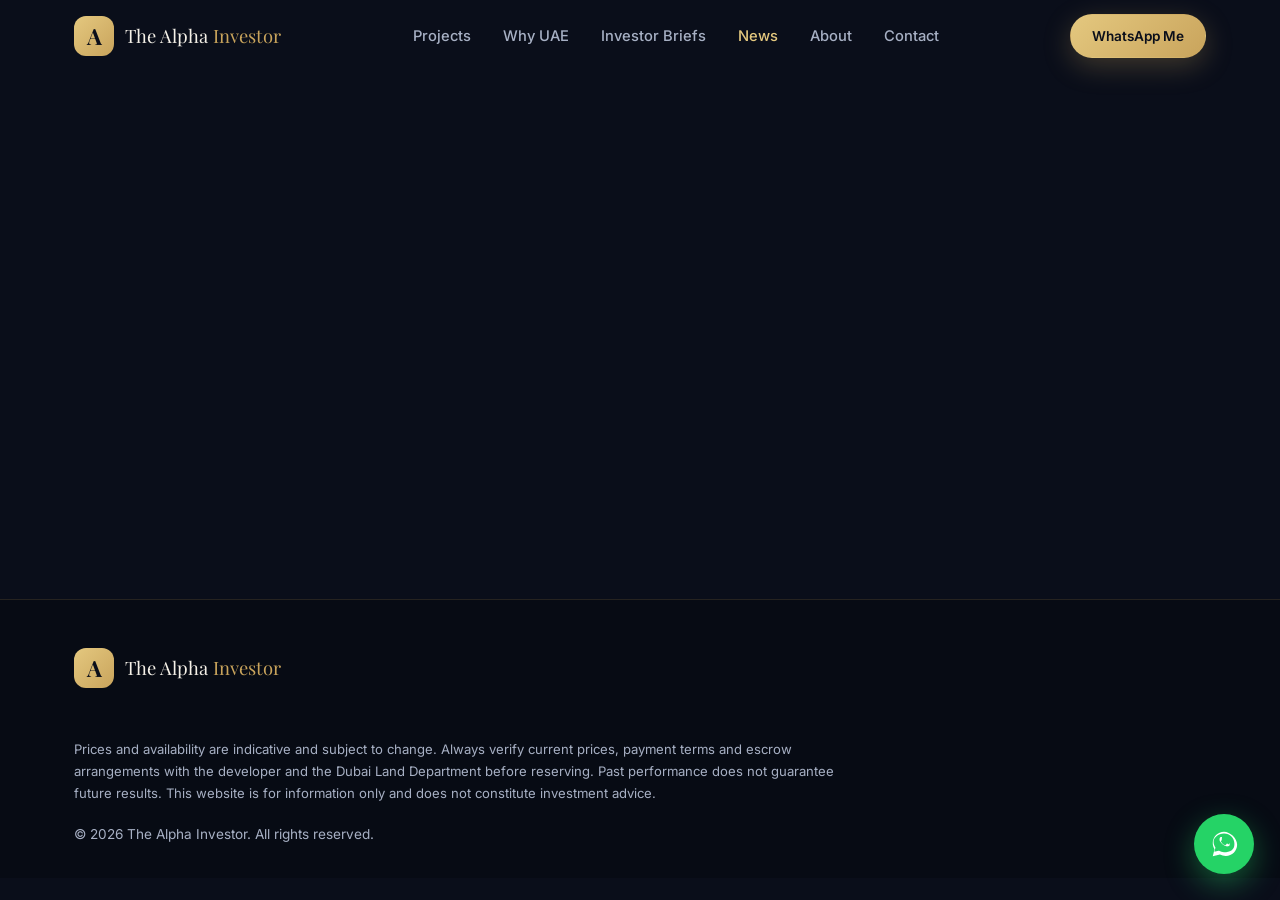
==== news.html @ 572cf255 "Add Market News page (news.html)" ====
<!DOCTYPE html>
<html lang="en">
<head>
<meta charset="UTF-8">
<meta name="viewport" content="width=device-width, initial-scale=1.0">
<title>Market News — The Alpha Investor | UAE Off-Plan Property</title>
<meta name="description" content="The latest UAE property market news — Dubai, Abu Dhabi and Ras Al Khaimah off-plan updates with sourced facts and investor takeaways.">
<link rel="icon" href="data:image/svg+xml,<svg xmlns='http://www.w3.org/2000/svg' viewBox='0 0 100 100'><rect width='100' height='100' rx='18' fill='%230A0E1A'/><text x='50' y='68' font-size='52' text-anchor='middle' fill='%23C9A45C' font-family='Georgia'>A</text></svg>">
<link rel="preconnect" href="https://fonts.googleapis.com">
<link rel="preconnect" href="https://fonts.gstatic.com" crossorigin>
<link href="https://fonts.googleapis.com/css2?family=Playfair+Display:wght@500;600;700&family=Inter:wght@300;400;500;600;700&display=swap" rel="stylesheet">
<link rel="stylesheet" href="styles.css">
<style>
.page-hero{padding:150px 0 40px}
.takeaway{border-left:3px solid var(--gold);padding:.6rem 0 .6rem 1rem;margin:0 0 1.2rem;color:var(--text);font-size:.92rem;background:rgba(201,164,92,.06);border-radius:0 10px 10px 0}
.takeaway strong{color:var(--gold-soft)}
.news-source{color:var(--gold-soft);font-size:.85rem;text-decoration:none;font-weight:600;margin-top:auto}
.news-source:hover{color:var(--gold);text-decoration:underline}
.news-date{color:var(--muted);font-size:.78rem;font-weight:600;letter-spacing:.06em;text-transform:uppercase}
</style>
</head>
<body>

<!-- ============ NAV ============ -->
<header class="nav" id="nav">
  <div class="container nav-inner">
    <a href="index.html" class="brand">
      <span class="brand-mark">A</span>
      <span class="brand-text">The Alpha <em>Investor</em></span>
    </a>
    <nav class="nav-links" id="navLinks">
      <a href="index.html#projects">Projects</a>
      <a href="index.html#why">Why UAE</a>
      <a href="index.html#briefs">Investor Briefs</a>
      <a href="news.html" style="color:var(--gold-soft)">News</a>
      <a href="index.html#about">About</a>
      <a href="index.html#contact">Contact</a>
    </nav>
    <a class="btn btn-gold btn-sm nav-cta" href="https://wa.me/971568445126?text=Hi%20Usman%2C%20I%27d%20like%20to%20discuss%20UAE%20off-plan%20investment." target="_blank" rel="noopener">WhatsApp Me</a>
    <button class="nav-toggle" id="navToggle" aria-label="Menu"><span></span><span></span><span></span></button>
  </div>
</header>

<!-- ============ PAGE HERO ============ -->
<section class="page-hero">
  <div class="container">
    <p class="eyebrow reveal">Market Updates</p>
    <h1 class="reveal">UAE Property <span class="gold">News</span></h1>
    <p class="section-sub reveal">Positive market developments across Dubai, Abu Dhabi and Ras Al Khaimah — every item sourced, dated, and translated into what it means for off-plan investors.</p>
    <div class="filters reveal" id="newsFilters">
      <button class="filter active" data-filter="all">All</button>
      <button class="filter" data-filter="dubai">Dubai</button>
      <button class="filter" data-filter="abudhabi">Abu Dhabi</button>
      <button class="filter" data-filter="rak">Ras Al Khaimah</button>
      <button class="filter" data-filter="uae">UAE-wide</button>
    </div>
  </div>
</section>

<!-- ============ NEWS GRID ============ -->
<section class="section" style="padding-top:0">
  <div class="container">
    <div class="cards" id="newsCards"></div>
    <p class="fineprint reveal">News is curated from public sources for information only and does not constitute investment advice. Figures change — verify current data with the developer and the relevant Land Department before making decisions. Past performance does not guarantee future results.</p>
  </div>
</section>

<!-- ============ FLOATING WHATSAPP ============ -->
<a class="wa-float" href="https://wa.me/971568445126?text=Hi%20Usman%2C%20I%27d%20like%20to%20discuss%20UAE%20off-plan%20investment." target="_blank" rel="noopener" aria-label="Chat on WhatsApp">
  <svg viewBox="0 0 32 32" width="30" height="30" fill="#fff"><path d="M16 3C9.4 3 4 8.4 4 15c0 2.4.7 4.6 1.9 6.5L4 29l7.7-1.8c1.8 1 3.9 1.5 6 1.5h.3c6.6 0 12-5.4 12-12S22.6 3 16 3zm0 21.8c-1.9 0-3.7-.5-5.3-1.5l-.4-.2-4.6 1.1 1.2-4.4-.3-.4c-1.1-1.7-1.7-3.7-1.7-5.7C4.9 9.4 9.6 4.8 16 4.8S27.1 9.4 27.1 16 22.4 24.8 16 24.8zm5.9-8.1c-.3-.2-1.9-1-2.2-1.1-.3-.1-.5-.2-.8.2-.2.3-.9 1.1-1.1 1.3-.2.2-.4.3-.7.1-.3-.2-1.4-.5-2.6-1.6-.9-.9-1.6-1.9-1.8-2.2-.2-.3 0-.5.1-.6l.5-.6c.2-.2.2-.4.3-.6.1-.2 0-.4 0-.6L13.9 9c-.2-.5-.4-.4-.6-.4h-.5c-.2 0-.5.2-.7.3-.2.3-.9.9-.9 2.2s.9 2.5 1.1 2.7c.1.2 1.9 2.9 4.6 4 .6.3 1.1.4 1.5.6.6.2 1.2.2 1.6.1.5-.1 1.9-.8 2.2-1.5.3-.8.3-1.4.2-1.5-.1-.2-.3-.2-.7-.4z"/></svg>
</a>

<!-- ============ FOOTER ============ -->
<footer class="footer">
  <div class="container footer-inner">
    <div class="brand"><span class="brand-mark">A</span><span class="brand-text">The Alpha <em>Investor</em></span></div>
    <p class="fineprint">Prices and availability are indicative and subject to change. Always verify current prices, payment terms and escrow arrangements with the developer and the Dubai Land Department before reserving. Past performance does not guarantee future results. This website is for information only and does not constitute investment advice.</p>
    <p class="copy">&copy; <span id="year"></span> The Alpha Investor. All rights reserved.</p>
  </div>
</footer>

<script src="news-data.js"></script>
<script>
// Sticky nav shadow
const nav = document.getElementById('nav');
addEventListener('scroll', () => nav.classList.toggle('scrolled', scrollY > 30), {passive:true});

// Mobile menu
const toggle = document.getElementById('navToggle');
const links = document.getElementById('navLinks');
toggle.addEventListener('click', () => links.classList.toggle('open'));
links.querySelectorAll('a').forEach(a => a.addEventListener('click', () => links.classList.remove('open')));

// Footer year
document.getElementById('year').textContent = new Date().getFullYear();

// Render news cards, newest first
const grid = document.getElementById('newsCards');
function fmtDate(iso){
  const d = new Date(iso + 'T00:00:00');
  return d.toLocaleDateString('en-GB', {day:'numeric', month:'short', year:'numeric'});
}
function esc(s){
  return String(s).replace(/&/g,'&amp;').replace(/</g,'&lt;').replace(/>/g,'&gt;').replace(/"/g,'&quot;');
}
function renderNews(filter){
  const items = NEWS_ITEMS.filter(n => filter === 'all' || n.tag === filter);
  grid.innerHTML = items.map(n => `
    <article class="card reveal visible" data-emirate="${esc(n.tag)}">
      <div class="card-top"><span class="news-date">${esc(fmtDate(n.date))}</span><span class="card-emirate">${esc(n.tagLabel)}</span></div>
      <h3>${esc(n.title)}</h3>
      <p class="card-note">${esc(n.summary)}</p>
      <p class="takeaway"><strong>Investor takeaway:</strong> ${esc(n.takeaway)}</p>
      <a class="news-source" href="${esc(n.url)}" target="_blank" rel="noopener">Source: ${esc(n.source)} &rarr;</a>
    </article>`).join('') || '<p class="section-sub">No news in this category yet — check back soon.</p>';
}
const filters = document.querySelectorAll('#newsFilters .filter');
filters.forEach(btn => btn.addEventListener('click', () => {
  filters.forEach(b => b.classList.remove('active'));
  btn.classList.add('active');
  renderNews(btn.dataset.filter);
}));
renderNews('all');
</script>
</body>
</html>
---- styles.css ----
:root{
  --bg:#0A0E1A;
  --bg2:#0E1426;
  --card:#121A2E;
  --card-border:rgba(201,164,92,.16);
  --gold:#C9A45C;
  --gold-soft:#E4C87F;
  --text:#F5F1E8;
  --muted:#A7B0C4;
  --radius:14px;
  --font-display:'Playfair Display',Georgia,serif;
  --font-body:'Inter',system-ui,sans-serif;
}
*{margin:0;padding:0;box-sizing:border-box}
html{scroll-behavior:smooth}
body{background:var(--bg);color:var(--text);font-family:var(--font-body);line-height:1.65;-webkit-font-smoothing:antialiased}
.container{max-width:1180px;margin:0 auto;padding:0 24px}
h1,h2,h3{font-family:var(--font-display);line-height:1.2;font-weight:600}
h2{font-size:clamp(1.8rem,3.4vw,2.6rem);margin-bottom:.6rem}
.gold{color:var(--gold)}
.eyebrow{color:var(--gold);text-transform:uppercase;letter-spacing:.22em;font-size:.78rem;font-weight:600;margin-bottom:.9rem}
.section{padding:96px 0}
.section-alt{background:var(--bg2)}
.section-sub{color:var(--muted);max-width:640px;margin-bottom:2.4rem}
.fineprint{color:var(--muted);font-size:.82rem;margin-top:1.6rem;max-width:760px}

/* Buttons */
.btn{display:inline-block;padding:.9rem 1.9rem;border-radius:999px;font-weight:600;font-size:.95rem;text-decoration:none;cursor:pointer;border:1px solid transparent;transition:transform .18s ease,box-shadow .18s ease,background .18s ease;text-align:center}
.btn:hover{transform:translateY(-2px)}
.btn-gold{background:linear-gradient(135deg,var(--gold-soft),var(--gold));color:#0A0E1A;box-shadow:0 8px 28px rgba(201,164,92,.28)}
.btn-gold:hover{box-shadow:0 12px 34px rgba(201,164,92,.4)}
.btn-outline{border-color:rgba(201,164,92,.55);color:var(--gold-soft);background:transparent}
.btn-outline:hover{background:rgba(201,164,92,.1)}
.btn-sm{padding:.6rem 1.3rem;font-size:.85rem}
.btn-block{display:block;width:100%}

/* Nav */
.nav{position:fixed;top:0;left:0;right:0;z-index:50;transition:background .25s ease,box-shadow .25s ease}
.nav.scrolled{background:rgba(10,14,26,.88);backdrop-filter:blur(14px);box-shadow:0 4px 24px rgba(0,0,0,.35)}
.nav-inner{display:flex;align-items:center;justify-content:space-between;height:72px}
.brand{display:flex;align-items:center;gap:.7rem;text-decoration:none;color:var(--text)}
.brand-mark{width:40px;height:40px;border-radius:12px;background:linear-gradient(135deg,var(--gold-soft),var(--gold));color:#0A0E1A;font-family:var(--font-display);font-weight:700;font-size:1.4rem;display:flex;align-items:center;justify-content:center}
.brand-text{font-family:var(--font-display);font-size:1.15rem}
.brand-text em{font-style:normal;color:var(--gold)}
.nav-links{display:flex;gap:2rem}
.nav-links a{color:var(--muted);text-decoration:none;font-size:.92rem;font-weight:500;transition:color .15s}
.nav-links a:hover{color:var(--gold-soft)}
.nav-toggle{display:none;background:none;border:none;cursor:pointer;flex-direction:column;gap:5px;padding:8px}
.nav-toggle span{width:24px;height:2px;background:var(--text);display:block;border-radius:2px}

/* Hero */
.hero{position:relative;min-height:100svh;display:flex;align-items:center;overflow:hidden}
.hero-bg{position:absolute;inset:0;background:center/cover no-repeat;transform:scale(1.05)}
.hero-overlay{position:absolute;inset:0;background:linear-gradient(180deg,rgba(10,14,26,.62) 0%,rgba(10,14,26,.45) 40%,rgba(10,14,26,.94) 100%)}
.hero-content{position:relative;z-index:2;padding-top:120px;padding-bottom:80px;max-width:1180px}
.hero h1{font-size:clamp(2.4rem,5.6vw,4.4rem);margin-bottom:1.2rem;text-shadow:0 4px 30px rgba(0,0,0,.5)}
.hero-sub{font-size:1.12rem;color:#E8E2D2;max-width:620px;margin-bottom:2.2rem;font-weight:300}
.hero-ctas{display:flex;gap:1rem;flex-wrap:wrap;margin-bottom:3.4rem}
.hero-stats{display:flex;gap:3rem;flex-wrap:wrap}
.stat strong{display:block;font-family:var(--font-display);font-size:2rem;color:var(--gold-soft)}
.stat span{color:var(--muted);font-size:.88rem}

/* Strip */
.strip{background:linear-gradient(135deg,#151d33,#0E1426);border-top:1px solid var(--card-border);border-bottom:1px solid var(--card-border)}
.strip-inner{padding:1.4rem 24px;text-align:center}
.strip p{color:var(--muted);font-size:.98rem}
.strip strong{color:var(--gold-soft)}

/* Cards */
.cards{display:grid;grid-template-columns:repeat(auto-fill,minmax(320px,1fr));gap:1.6rem}
.cards.three{grid-template-columns:repeat(auto-fill,minmax(300px,1fr))}
.card{background:var(--card);border:1px solid var(--card-border);border-radius:var(--radius);padding:1.8rem;transition:transform .2s ease,border-color .2s ease,box-shadow .2s ease;display:flex;flex-direction:column}
.card:hover{transform:translateY(-5px);border-color:rgba(201,164,92,.45);box-shadow:0 18px 44px rgba(0,0,0,.4)}
.card-top{display:flex;justify-content:space-between;align-items:center;margin-bottom:1rem}
.badge{background:rgba(46,160,90,.16);color:#5FD68B;font-size:.75rem;font-weight:700;letter-spacing:.08em;text-transform:uppercase;padding:.32rem .8rem;border-radius:999px}
.card-emirate{color:var(--muted);font-size:.82rem}
.card h3{font-size:1.35rem;margin-bottom:.3rem}
.card-dev{color:var(--gold-soft);font-size:.88rem;margin-bottom:1.1rem}
.card-facts{list-style:none;margin-bottom:1rem;border-top:1px solid rgba(201,164,92,.14)}
.card-facts li{display:flex;justify-content:space-between;align-items:center;padding:.55rem 0;border-bottom:1px solid rgba(201,164,92,.14);font-size:.92rem}
.card-facts span{color:var(--muted)}
.card-facts strong{color:var(--text)}
.card-note{color:var(--muted);font-size:.9rem;margin-bottom:1.4rem;flex-grow:1}
.card .btn{margin-top:auto}
.cards.three .card p{color:var(--muted);margin:0.8rem 0 1.6rem;flex-grow:1}

/* Filters */
.filters{display:flex;gap:.7rem;flex-wrap:wrap;margin-bottom:2rem}
.filter{background:transparent;border:1px solid rgba(201,164,92,.3);color:var(--muted);padding:.55rem 1.4rem;border-radius:999px;cursor:pointer;font-size:.9rem;font-weight:500;transition:all .18s}
.filter:hover{color:var(--gold-soft);border-color:var(--gold)}
.filter.active{background:linear-gradient(135deg,var(--gold-soft),var(--gold));color:#0A0E1A;border-color:transparent;font-weight:600}
.card.hidden{display:none}

/* Drivers */
.drivers{display:grid;grid-template-columns:repeat(auto-fit,minmax(220px,1fr));gap:1.2rem;margin-top:3rem}
.driver{background:rgba(201,164,92,.06);border:1px solid var(--card-border);border-radius:var(--radius);padding:1.4rem}
.driver strong{display:block;color:var(--gold-soft);margin-bottom:.4rem;font-size:1rem}
.driver span{color:var(--muted);font-size:.9rem}

/* About */
.about-grid{display:grid;grid-template-columns:340px 1fr;gap:3.5rem;align-items:center}
.photo-placeholder{width:100%;aspect-ratio:4/5;border-radius:var(--radius);background:linear-gradient(150deg,#1A2340,#0E1426);border:1px solid var(--card-border);display:flex;align-items:center;justify-content:center;position:relative;overflow:hidden}
.photo-placeholder::after{content:'Photo coming soon';position:absolute;bottom:1.2rem;color:var(--muted);font-size:.8rem;letter-spacing:.1em;text-transform:uppercase}
.photo-placeholder span{font-family:var(--font-display);font-size:5rem;color:var(--gold);opacity:.85}
.about-role{color:var(--gold-soft);font-weight:600;margin-bottom:1.2rem}
.about-text p{color:var(--muted);margin-bottom:1rem}
.about-ctas{display:flex;gap:1rem;flex-wrap:wrap;margin-top:1.6rem}

/* Contact */
.contact-grid{display:grid;grid-template-columns:1fr 340px;gap:2.5rem;align-items:start}
.lead-form{background:var(--card);border:1px solid var(--card-border);border-radius:var(--radius);padding:2.2rem;display:flex;flex-direction:column;gap:1.2rem}
.lead-form label{display:flex;flex-direction:column;gap:.45rem;font-size:.9rem;font-weight:500;color:var(--text)}
.lead-form input,.lead-form select,.lead-form textarea{background:#0A0E1A;border:1px solid rgba(201,164,92,.25);border-radius:10px;padding:.85rem 1rem;color:var(--text);font-family:var(--font-body);font-size:.95rem;width:100%}
.lead-form input:focus,.lead-form select:focus,.lead-form textarea:focus{outline:none;border-color:var(--gold)}
.lead-form select option{background:#0A0E1A}
.contact-cards{display:flex;flex-direction:column;gap:1rem}
.contact-card{background:var(--card);border:1px solid var(--card-border);border-radius:var(--radius);padding:1.4rem;text-decoration:none;transition:transform .18s,border-color .18s;display:block}
.contact-card:hover{transform:translateY(-3px);border-color:rgba(201,164,92,.45)}
.contact-card strong{display:block;color:var(--gold-soft);margin-bottom:.2rem}
.contact-card span{color:var(--muted);font-size:.92rem}

/* Footer */
.footer{border-top:1px solid var(--card-border);padding:3rem 0 2rem;background:#070B14}
.footer-inner{display:flex;flex-direction:column;gap:1.2rem}
.footer .brand{margin-bottom:.4rem}
.copy{color:var(--muted);font-size:.85rem}

/* About photo */
.about-img{width:100%;aspect-ratio:4/5;object-fit:cover;border-radius:var(--radius);border:1px solid var(--card-border);filter:grayscale(1) contrast(1.06);box-shadow:0 24px 60px rgba(0,0,0,.5)}

/* Brief visuals */
.brief-visual{height:150px;border-radius:10px;margin-bottom:1.2rem;background-size:cover;background-position:center;border:1px solid var(--card-border)}
.brief-dubai{background-image:linear-gradient(180deg,rgba(10,14,26,.15),rgba(10,14,26,.55))}
.brief-abudhabi{background-image:linear-gradient(180deg,rgba(10,14,26,.15),rgba(10,14,26,.55))}
.brief-rak{background-image:linear-gradient(180deg,rgba(10,14,26,.15),rgba(10,14,26,.55))}

/* Newsletter */
.newsletter-inner{text-align:center;max-width:680px}
.newsletter-inner .section-sub{margin-left:auto;margin-right:auto}
.newsletter-form{display:flex;gap:.8rem;max-width:520px;margin:0 auto}
.newsletter-form input{flex:1;background:#0A0E1A;border:1px solid rgba(201,164,92,.25);border-radius:999px;padding:.9rem 1.4rem;color:var(--text);font-family:var(--font-body);font-size:.95rem}
.newsletter-form input:focus{outline:none;border-color:var(--gold)}

/* Modal */
.modal{position:fixed;inset:0;z-index:100;background:rgba(4,7,14,.78);backdrop-filter:blur(6px);display:none;align-items:center;justify-content:center;padding:20px}
.modal.open{display:flex}
.modal-box{background:var(--card);border:1px solid rgba(201,164,92,.35);border-radius:18px;padding:2.4rem;max-width:440px;width:100%;position:relative;box-shadow:0 30px 80px rgba(0,0,0,.6)}
.modal-close{position:absolute;top:14px;right:18px;background:none;border:none;color:var(--muted);font-size:1.8rem;cursor:pointer;line-height:1}
.modal-close:hover{color:var(--gold-soft)}
.modal-box h3{font-size:1.5rem;margin-bottom:.4rem}
.modal-sub{color:var(--muted);font-size:.92rem;margin-bottom:1.4rem}
.modal-box form{display:flex;flex-direction:column;gap:1rem}
.modal-box label{display:flex;flex-direction:column;gap:.45rem;font-size:.88rem;font-weight:500}
.modal-box input{background:#0A0E1A;border:1px solid rgba(201,164,92,.25);border-radius:10px;padding:.85rem 1rem;color:var(--text);font-family:var(--font-body);font-size:.95rem;width:100%}
.modal-box input:focus{outline:none;border-color:var(--gold)}
.modal-box .fineprint{margin-top:.2rem;text-align:center}

/* Floating WhatsApp */
.wa-float{position:fixed;bottom:26px;right:26px;z-index:90;width:60px;height:60px;border-radius:50%;background:#25D366;display:flex;align-items:center;justify-content:center;box-shadow:0 10px 30px rgba(37,211,102,.4);transition:transform .18s}
.wa-float:hover{transform:scale(1.08)}

/* Reveal animation */
.reveal{opacity:0;transform:translateY(26px);transition:opacity .7s ease,transform .7s ease}
.reveal.visible{opacity:1;transform:none}

/* Responsive */
@media(max-width:900px){
  .about-grid{grid-template-columns:1fr}
  .photo-placeholder{max-width:320px}
  .contact-grid{grid-template-columns:1fr}
}
@media(max-width:760px){
  .nav-links{position:fixed;top:72px;right:0;left:0;background:rgba(10,14,26,.97);backdrop-filter:blur(14px);flex-direction:column;padding:1.5rem 24px 2rem;gap:1.2rem;display:none;border-bottom:1px solid var(--card-border)}
  .nav-links.open{display:flex}
  .nav-toggle{display:flex}
  .nav-cta{display:none}
  .section{padding:72px 0}
  .hero-stats{gap:1.6rem}
  .newsletter-form{flex-direction:column}
  .newsletter-form .btn{width:100%}
}
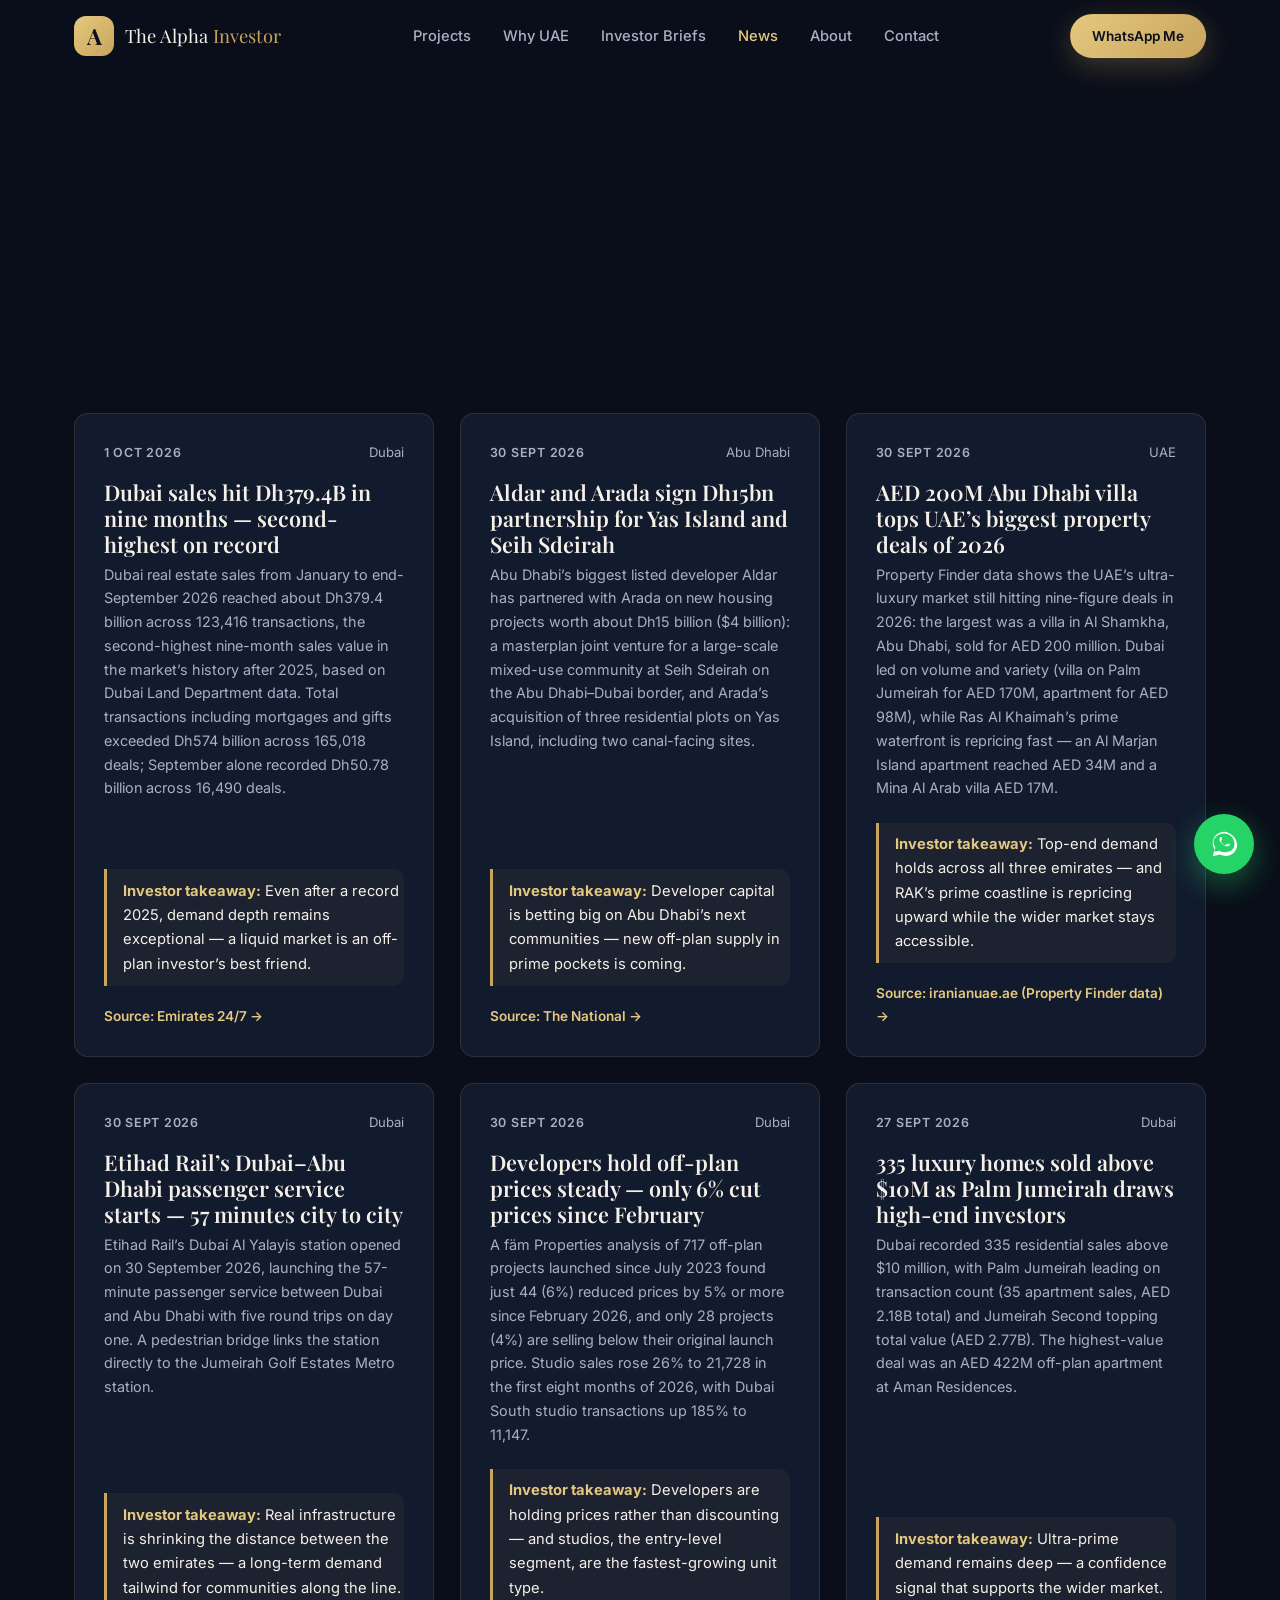
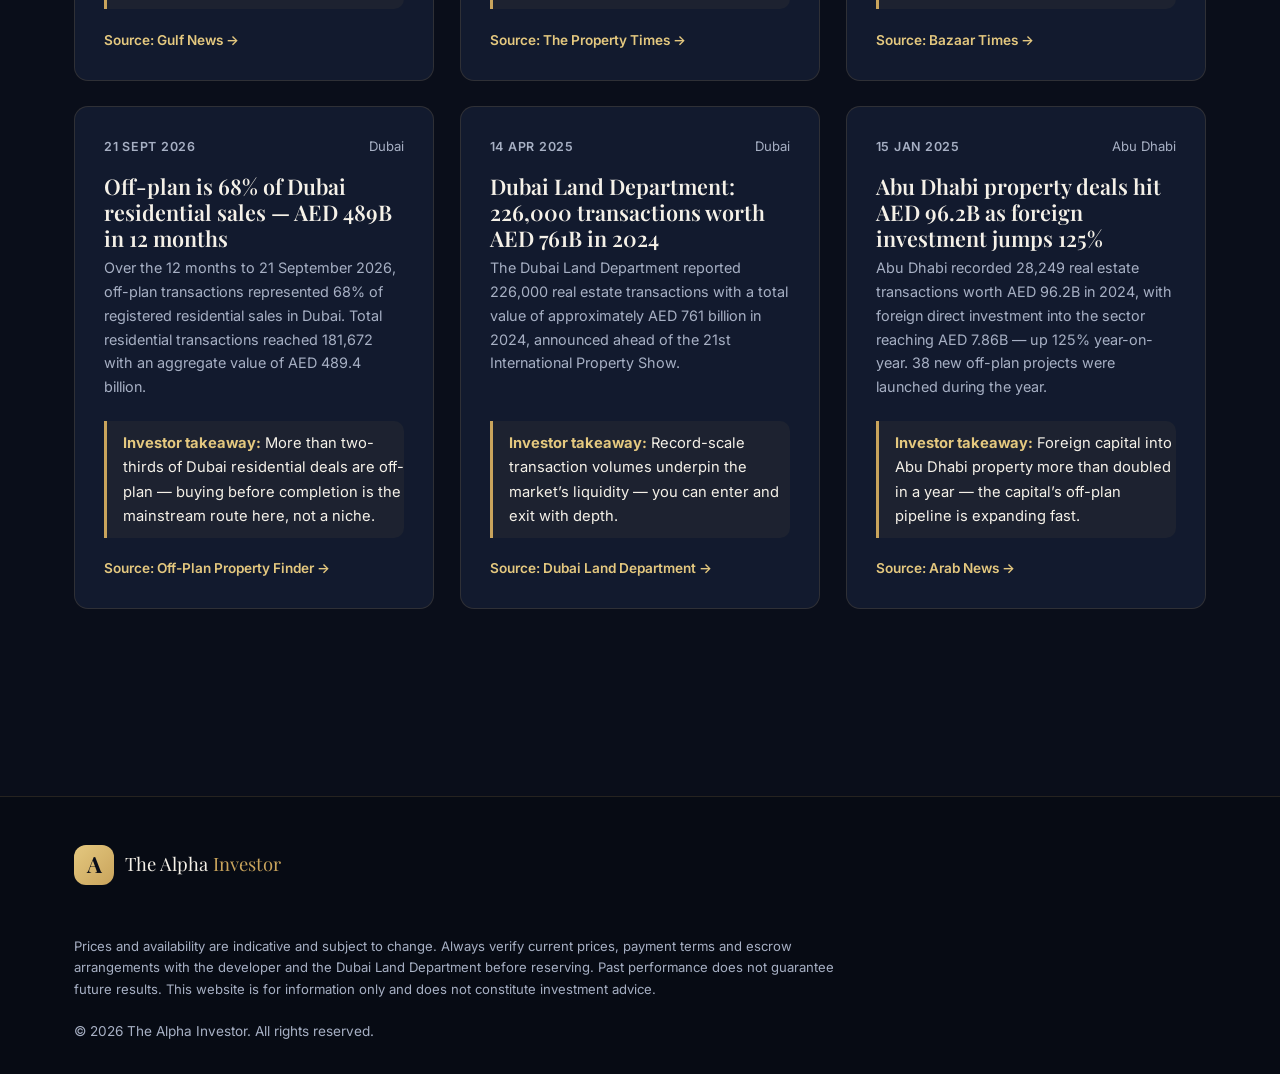
==== commit c7b41069: "Cache-bust news-data.js so new stories appear for all visitors" ====
--- a/news.html
+++ b/news.html
@@ -79,7 +79,7 @@
   </div>
 </footer>
 
-<script src="news-data.js"></script>
+<script src="news-data.js?v=20261001b"></script>
 <script>
 // Sticky nav shadow
 const nav = document.getElementById('nav');
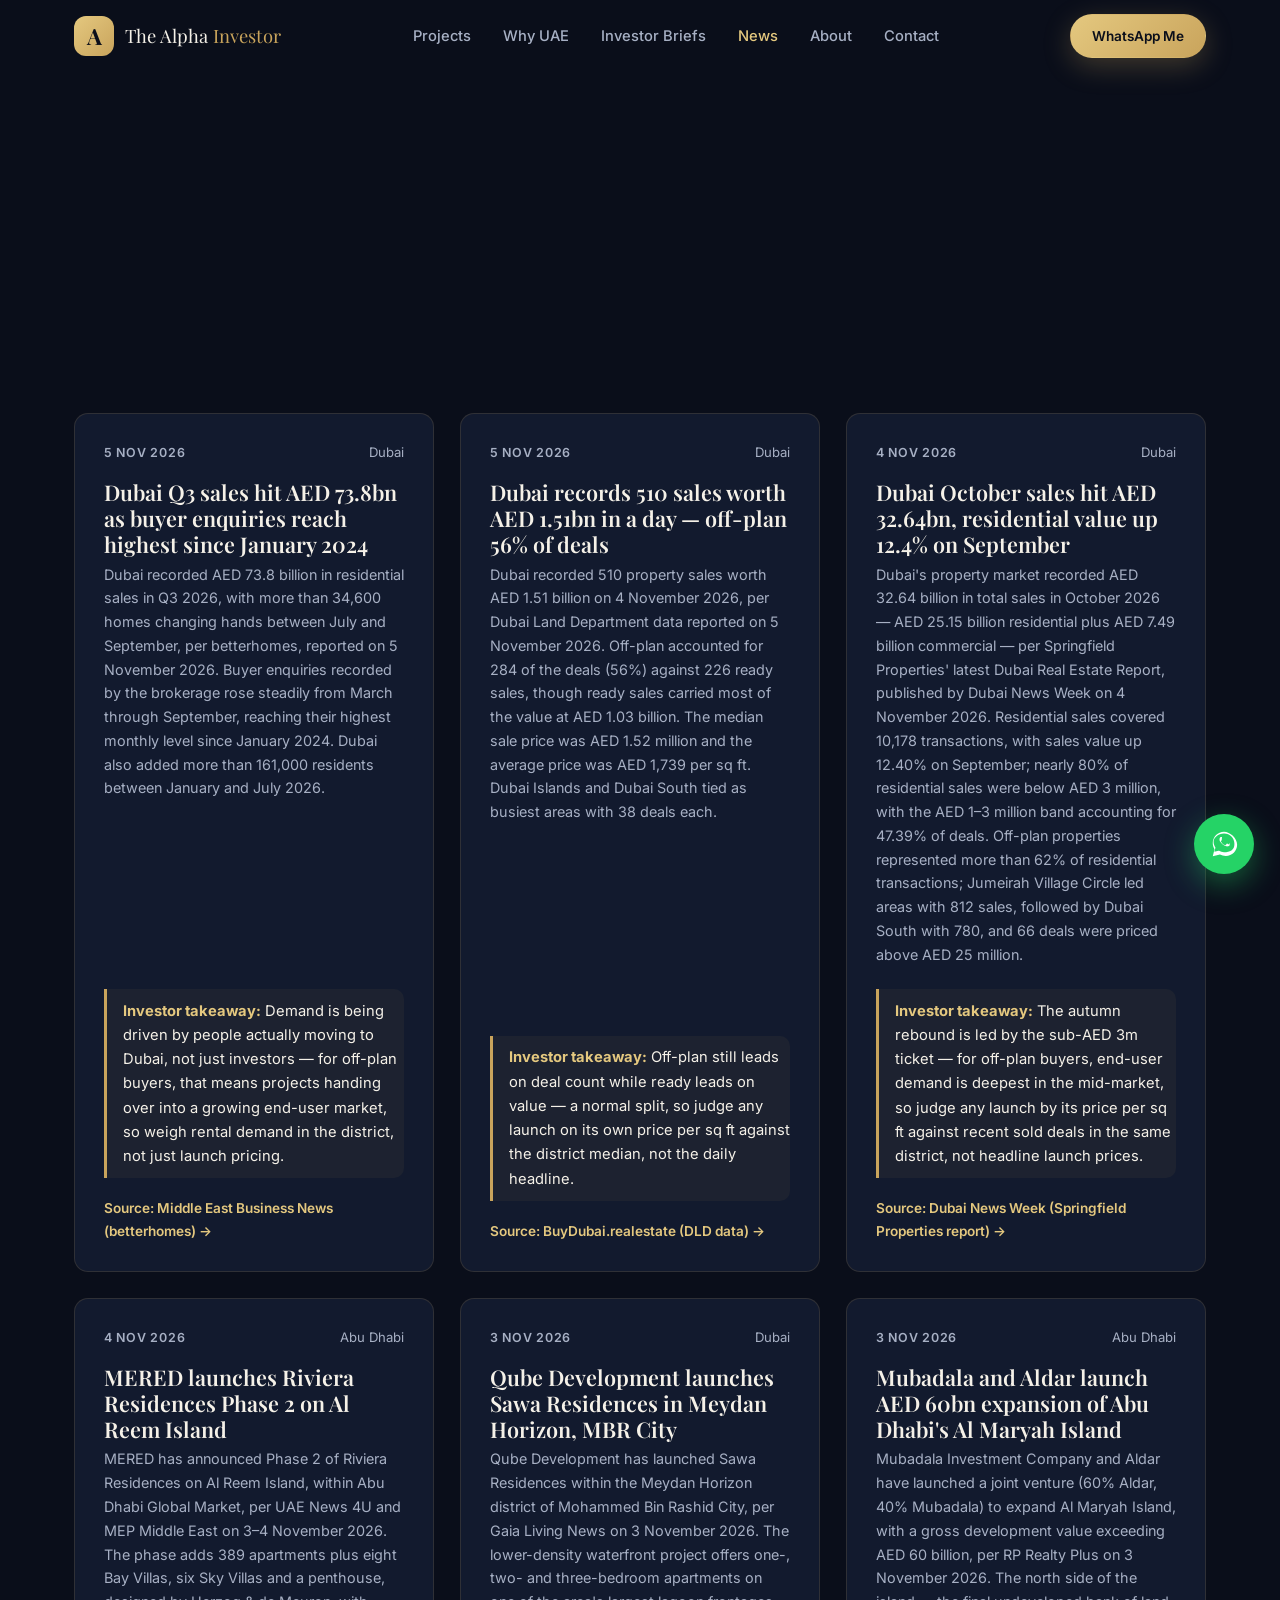
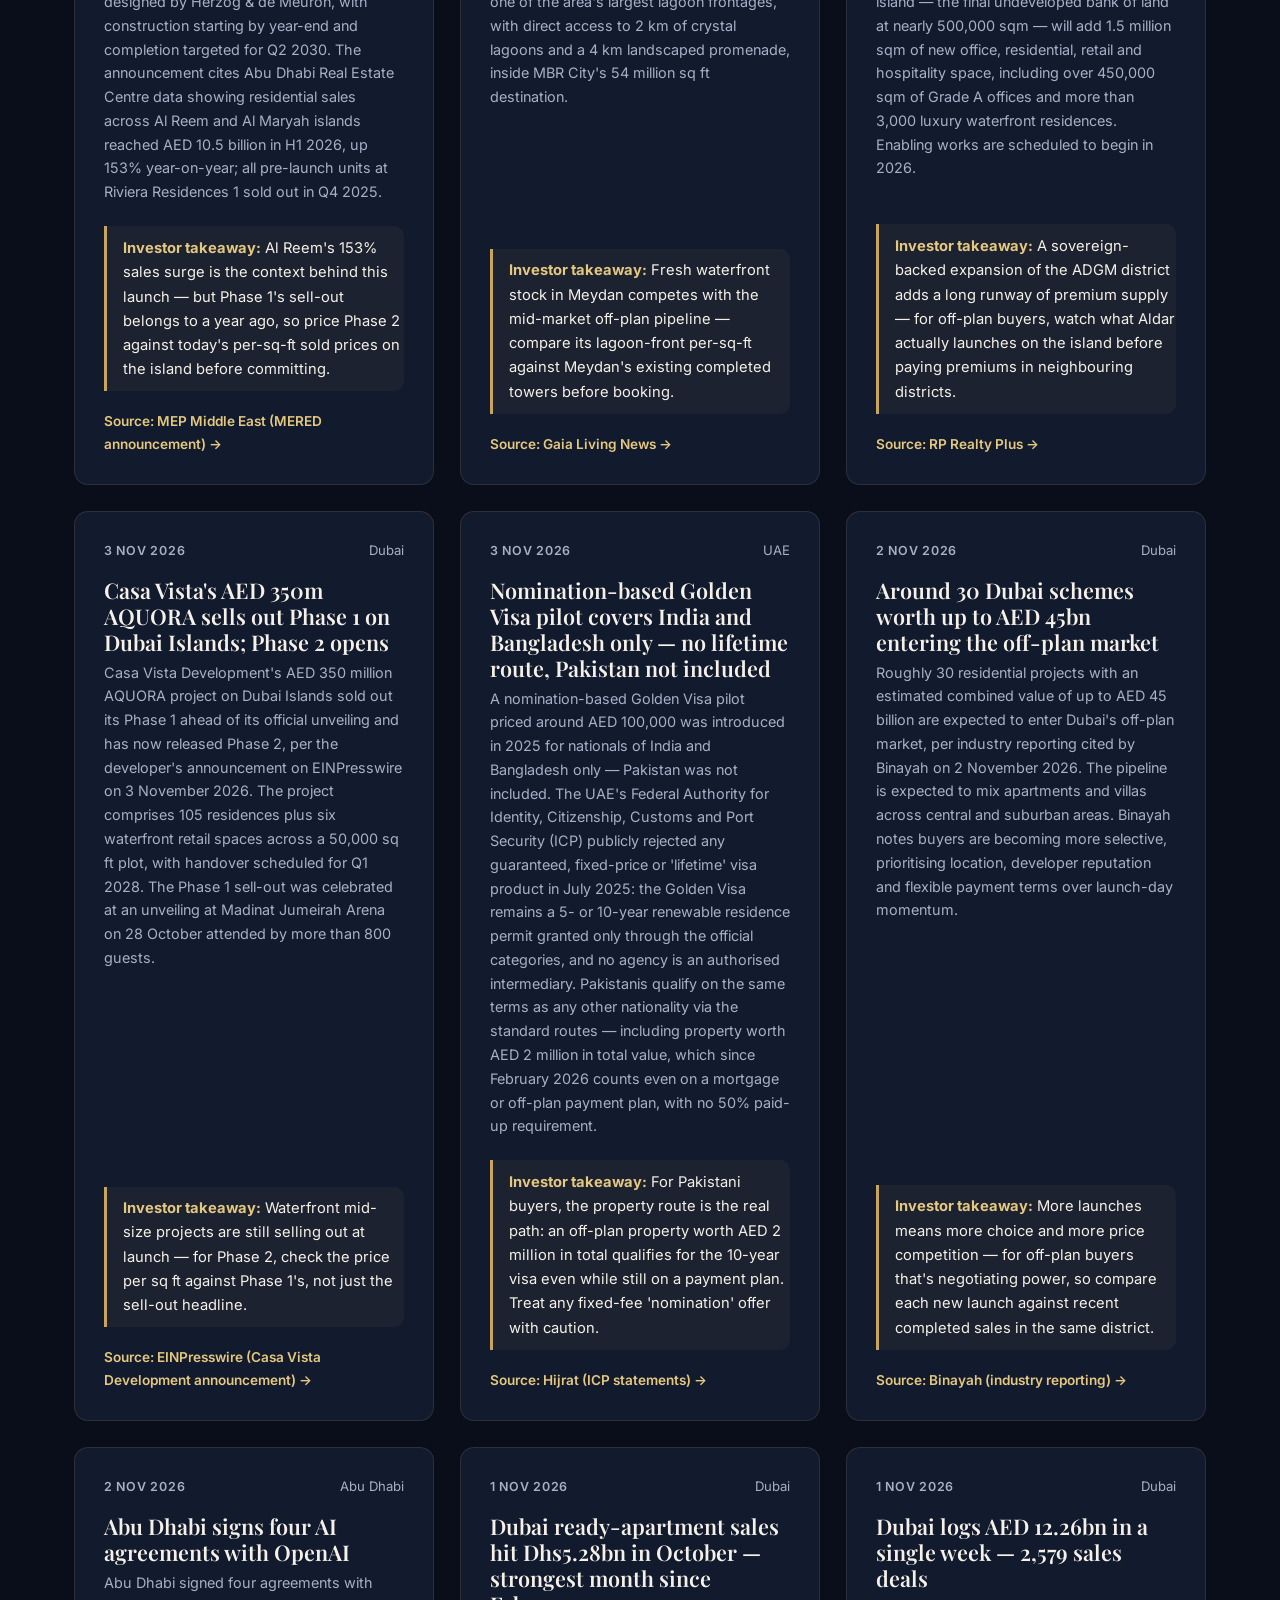
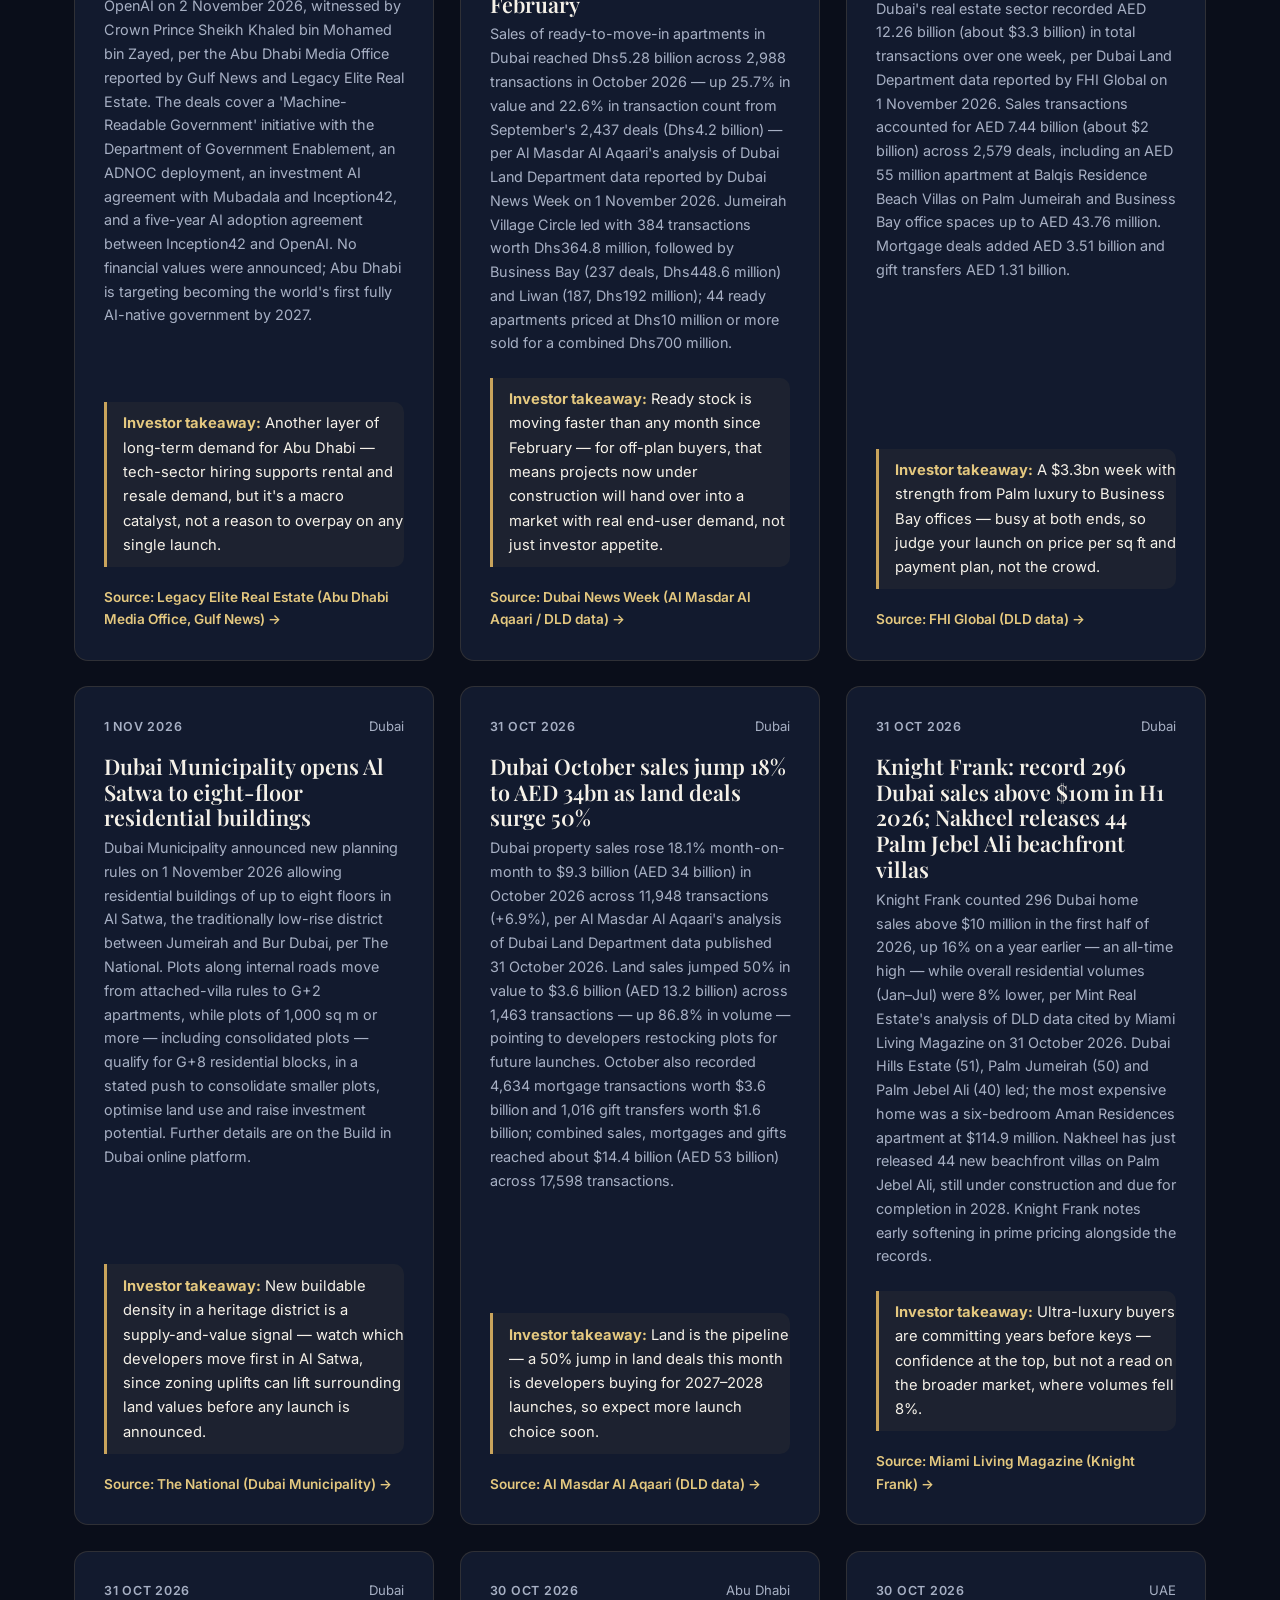
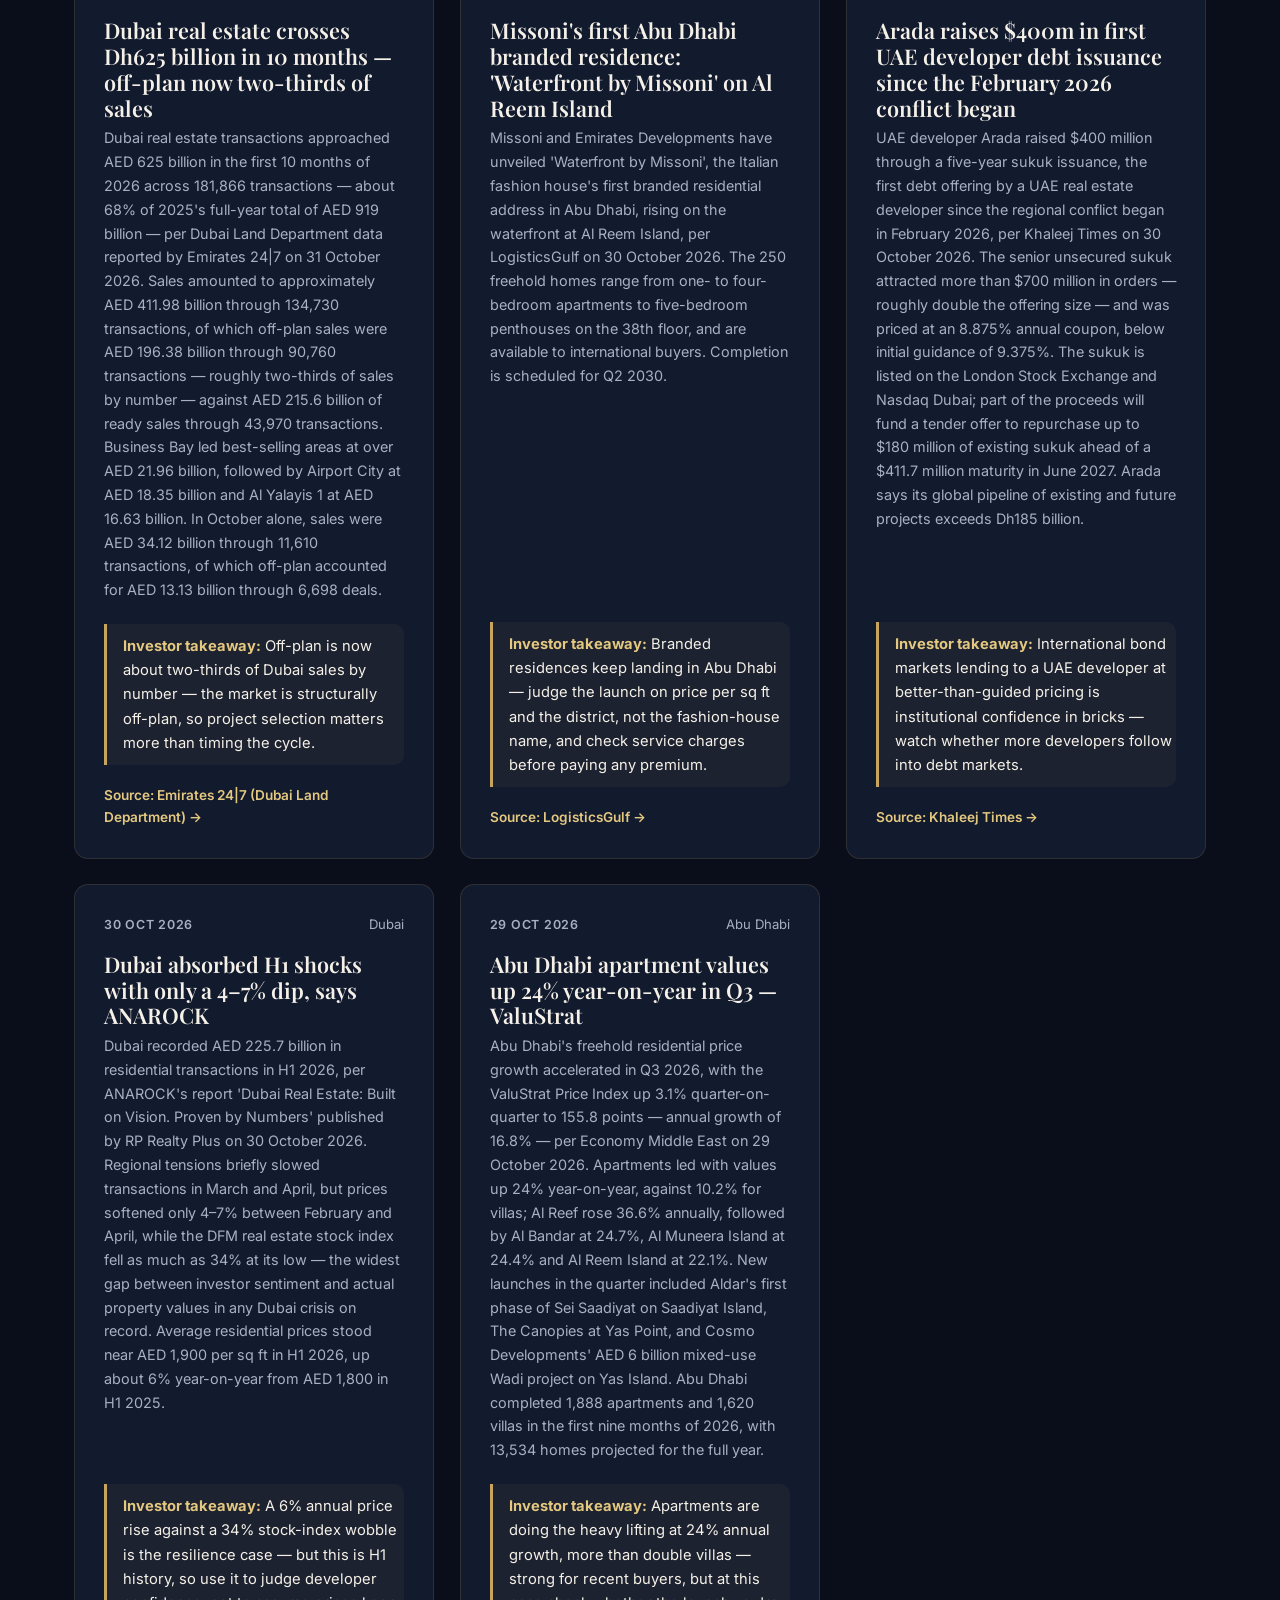
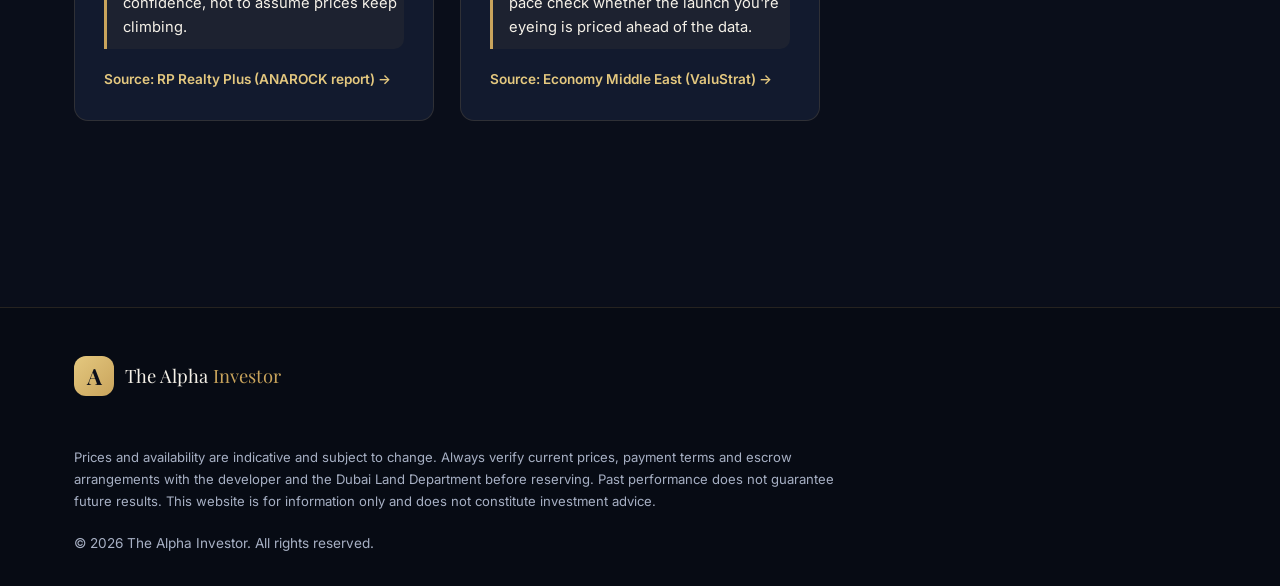
==== commit 5e4def2f: "Refresh projects: add 5 Danube projects, remove Gateway, add Nov 5 news, fix Golden Visa item" ====
--- a/news.html
+++ b/news.html
@@ -79,7 +79,7 @@
   </div>
 </footer>
 
-<script src="news-data.js?v=20261001b"></script>
+<script src="news-data.js?v=20261105"></script>
 <script>
 // Sticky nav shadow
 const nav = document.getElementById('nav');
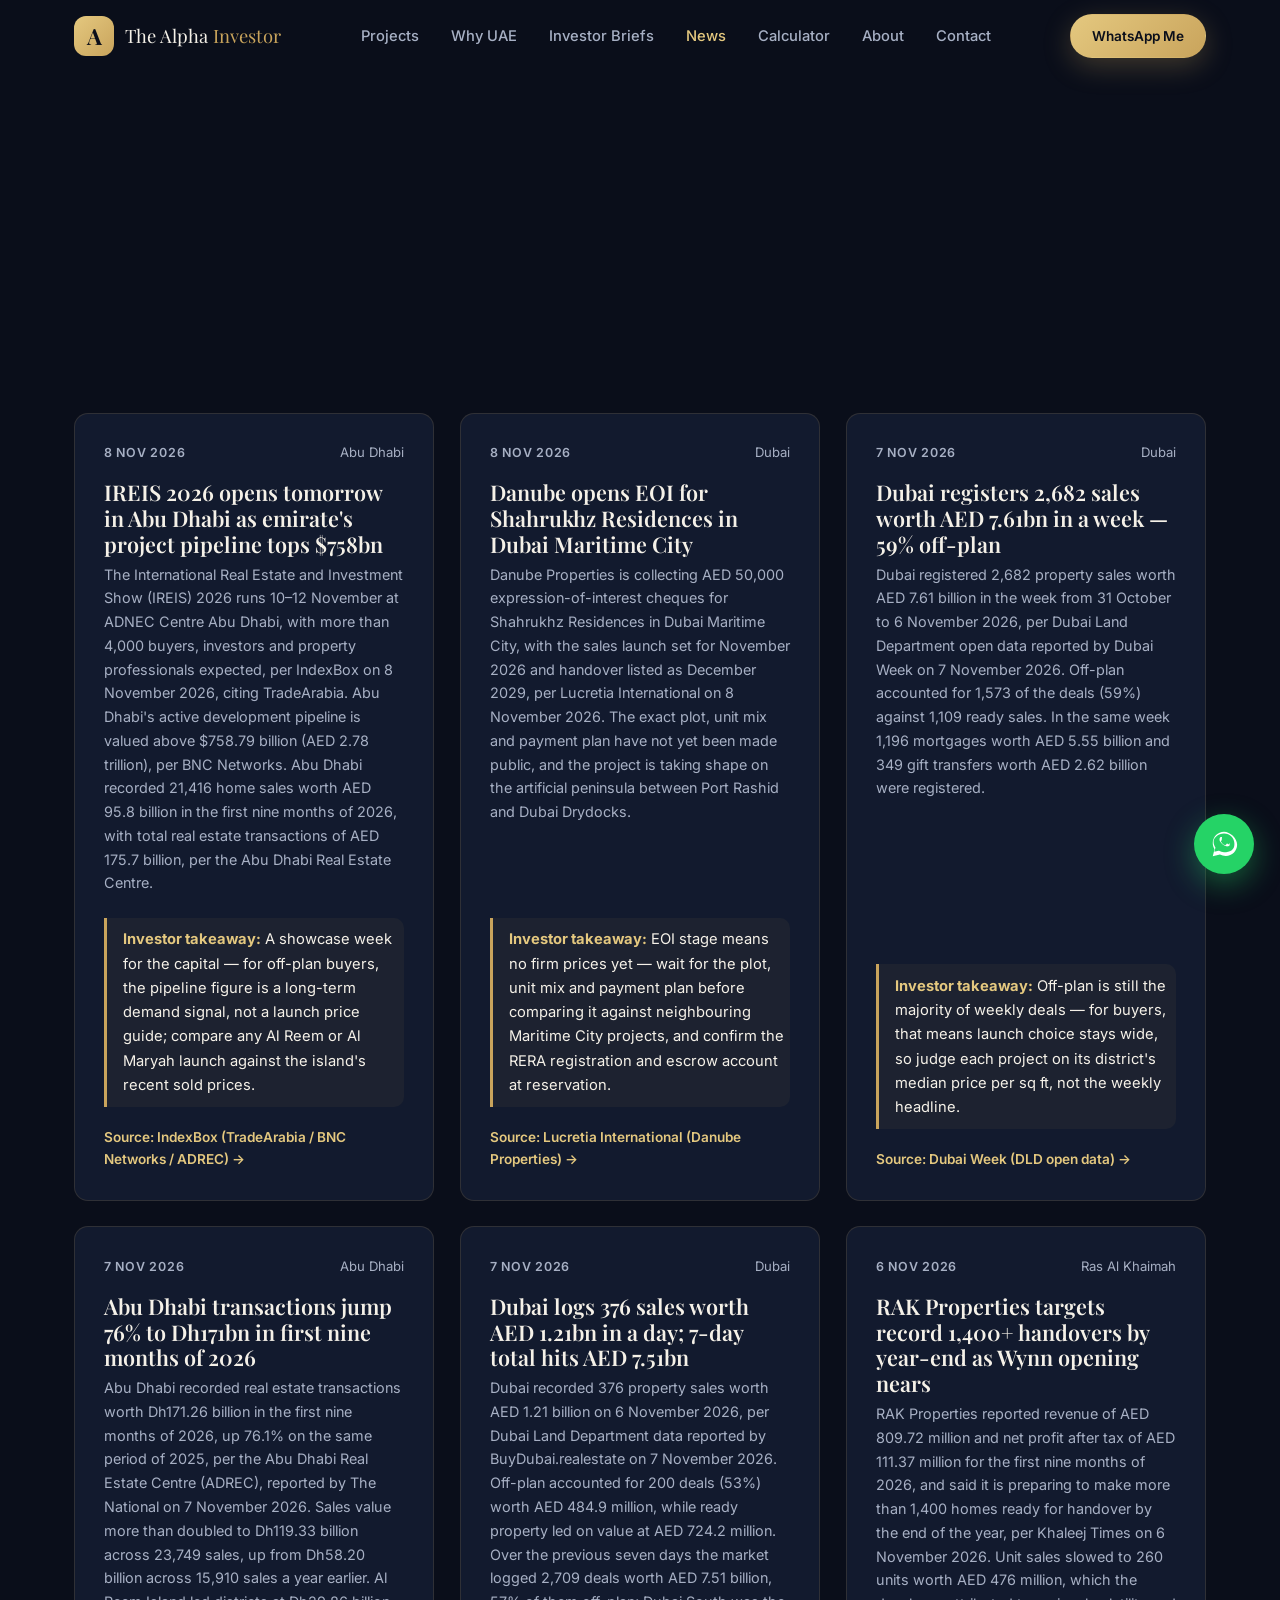
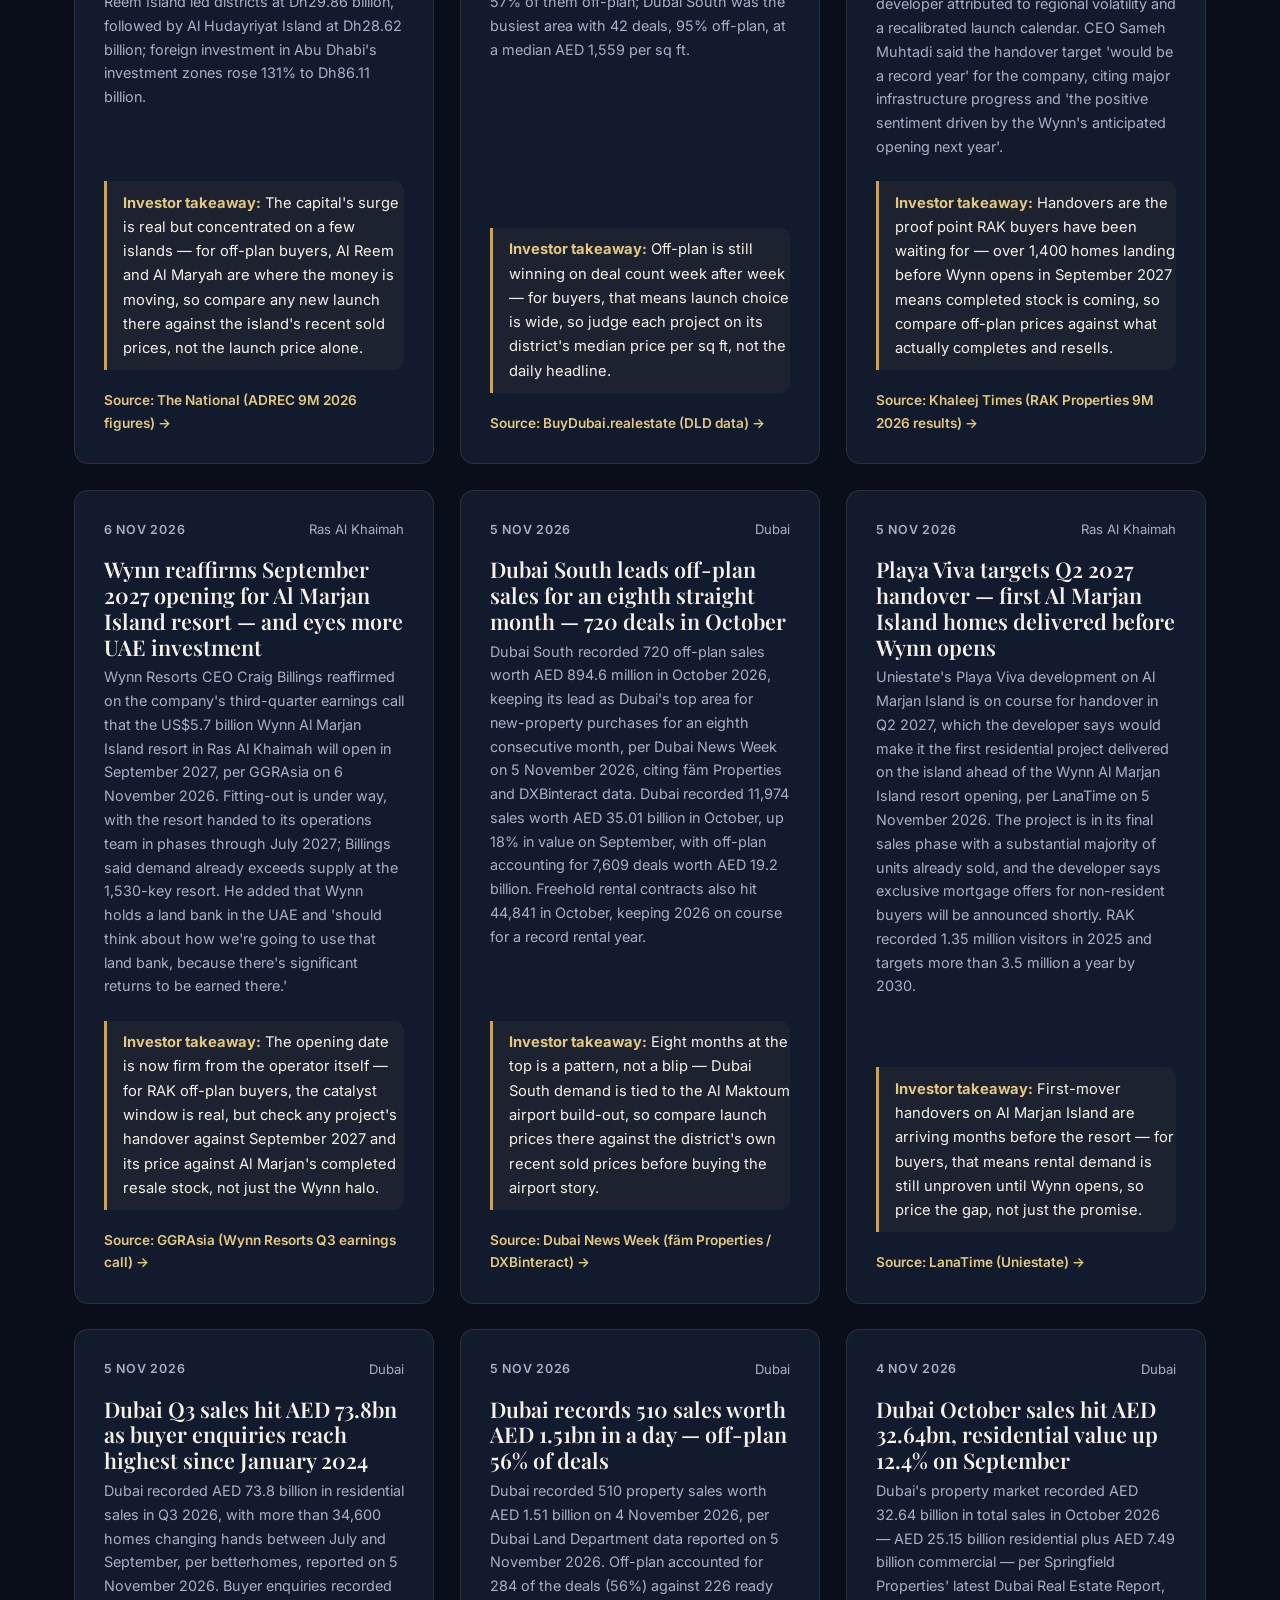
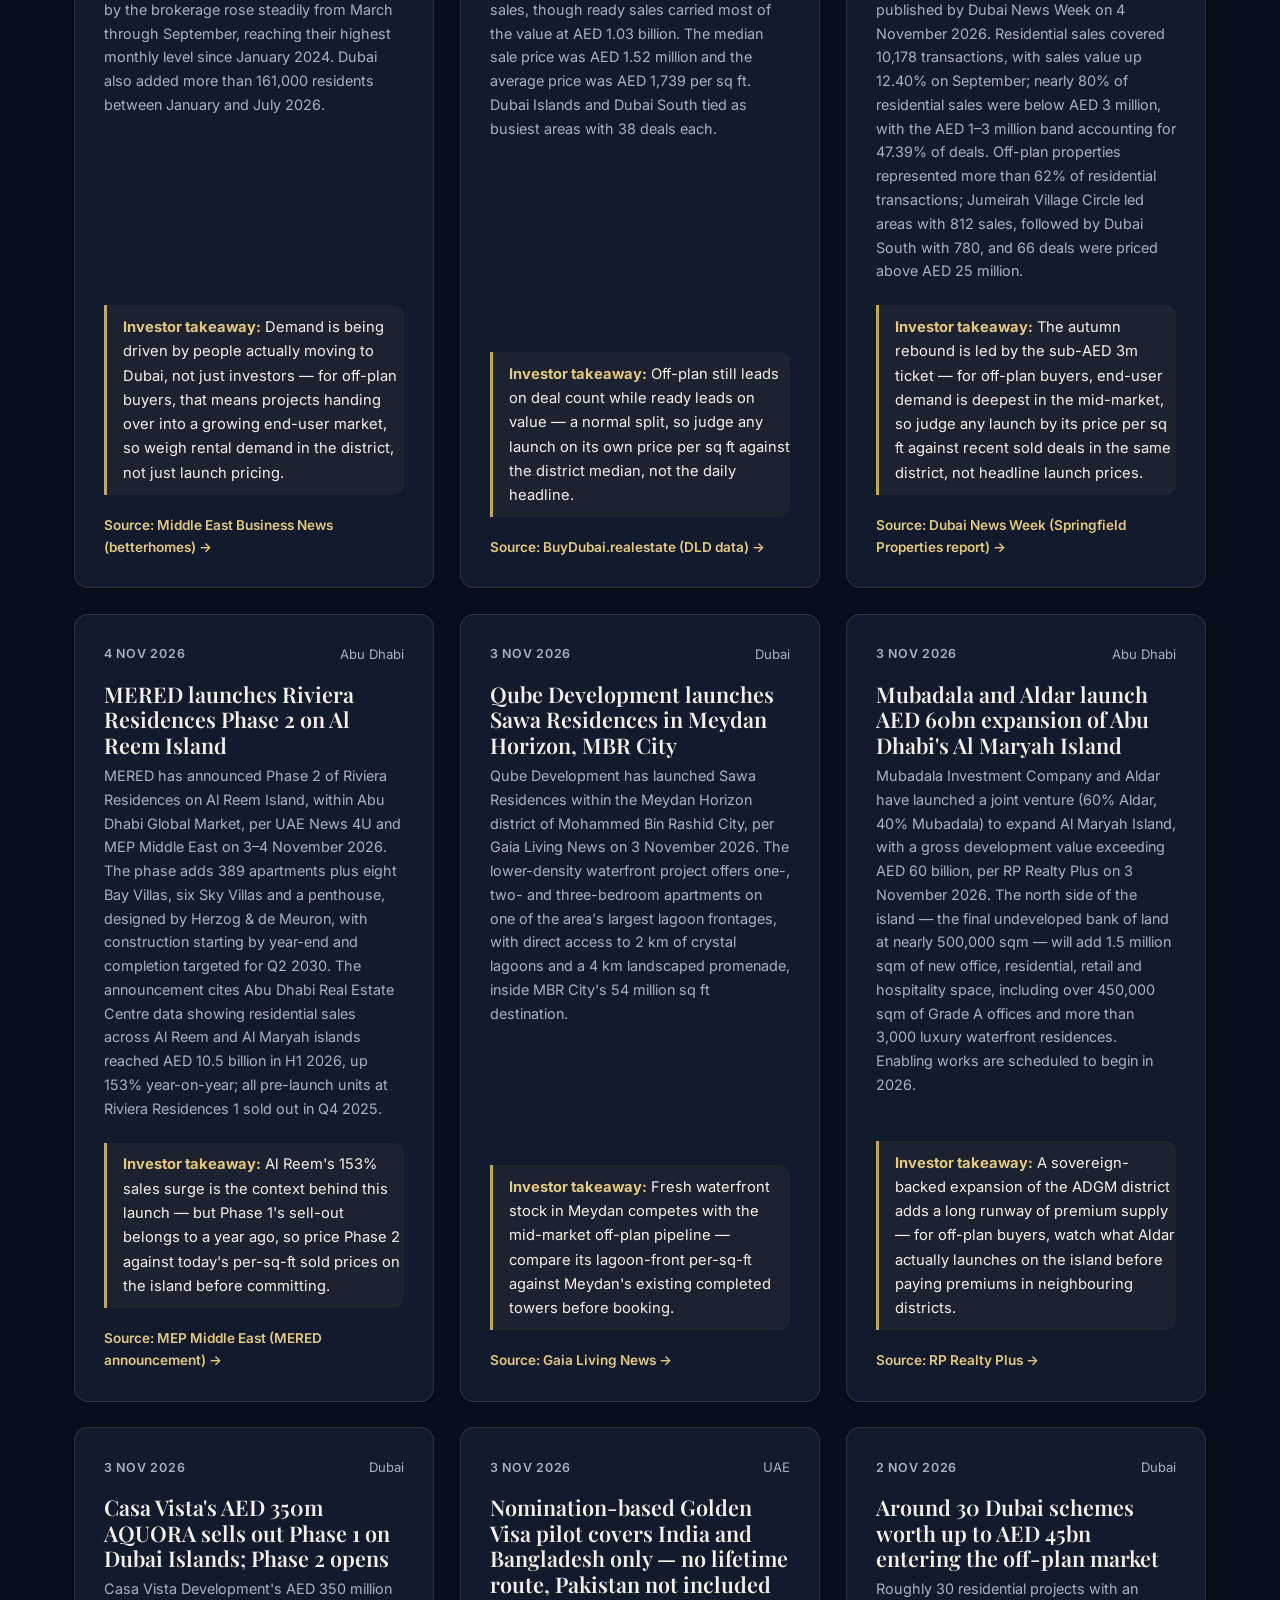
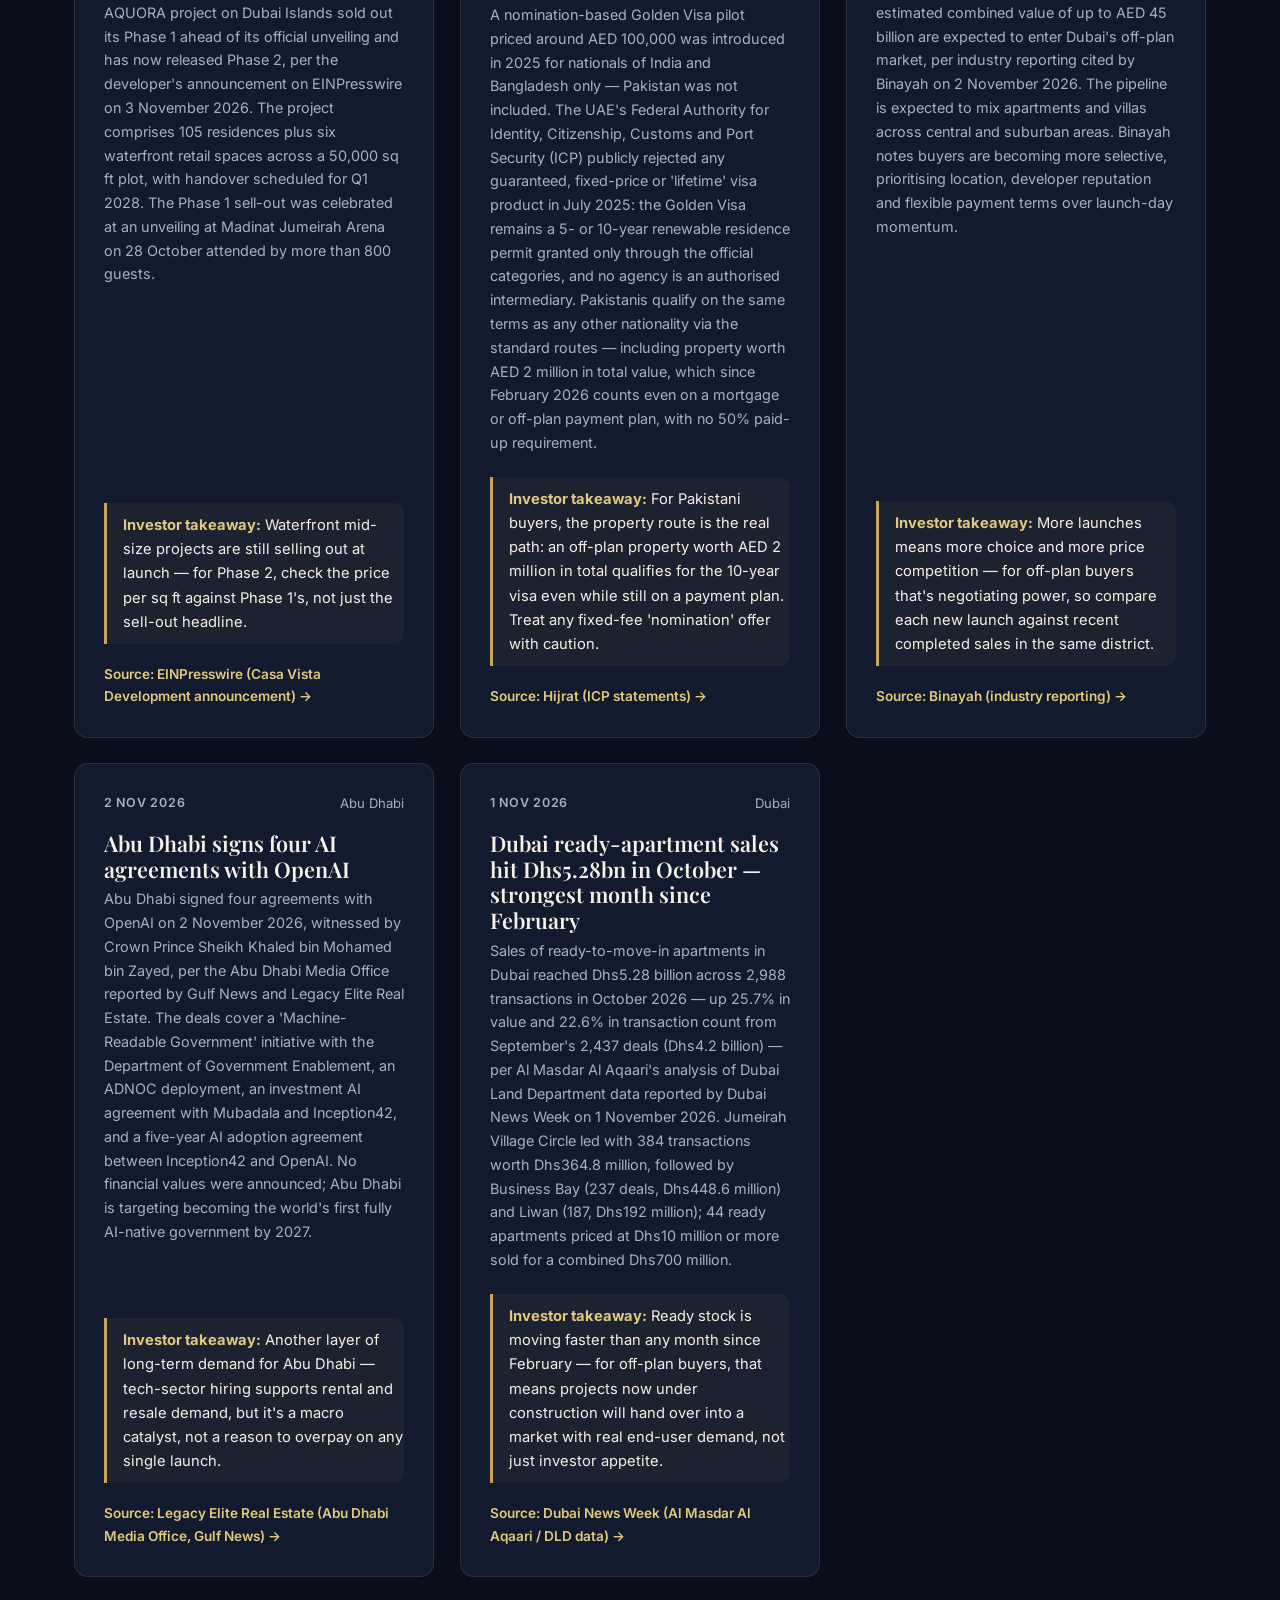
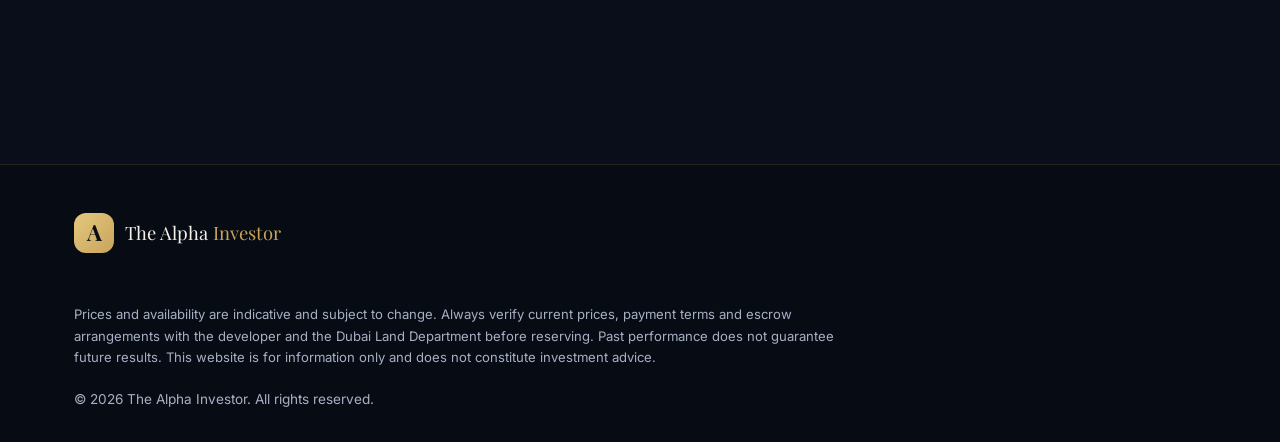
==== commit 01f85a6b: "Add mortgage calculator page + nav link" ====
--- a/news.html
+++ b/news.html
@@ -33,6 +33,7 @@
       <a href="index.html#why">Why UAE</a>
       <a href="index.html#briefs">Investor Briefs</a>
       <a href="news.html" style="color:var(--gold-soft)">News</a>
+      <a href="mortgage-calculator.html">Calculator</a>
       <a href="index.html#about">About</a>
       <a href="index.html#contact">Contact</a>
     </nav>
